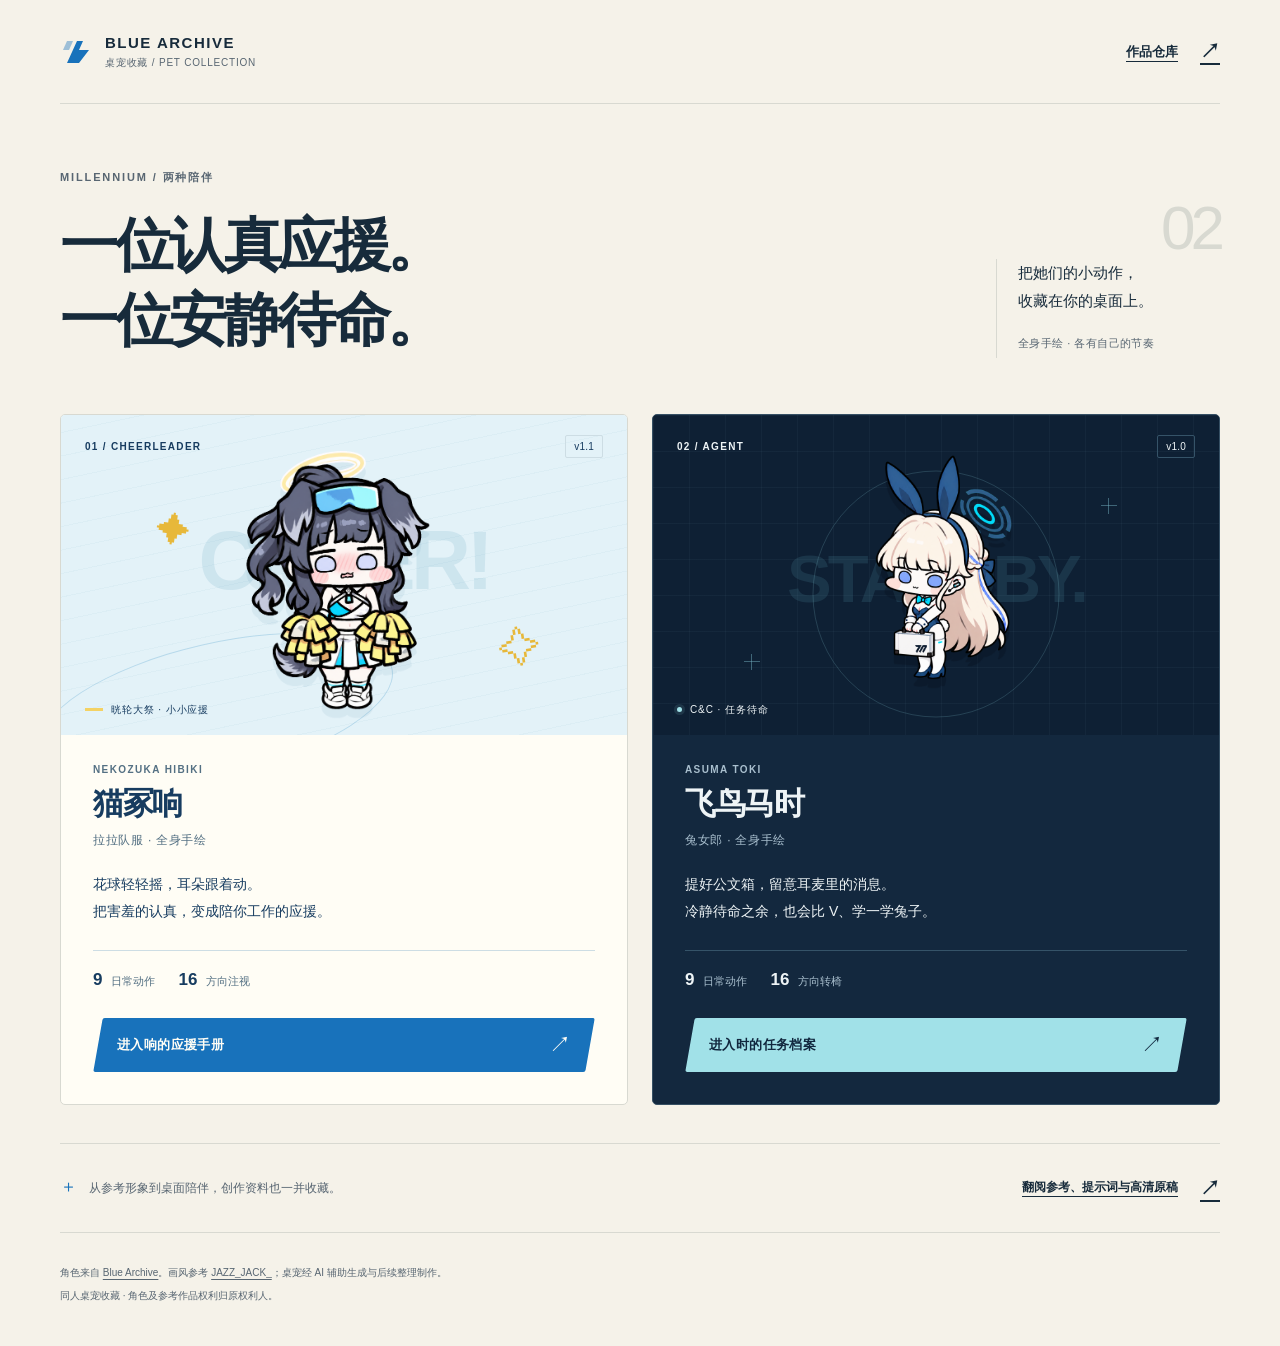
==== site/index.html @ a63660ed "Add distinct Hibiki and Toki promotional websites with transparent HD art" ====
<!doctype html>
<html lang="zh-CN">
  <head>
    <meta charset="utf-8">
    <meta name="viewport" content="width=device-width, initial-scale=1">
    <meta name="color-scheme" content="light dark">
    <meta name="description" content="猫冢响的拉拉队应援，飞鸟马时的兔女郎待命。收藏两只全身手绘桌宠，体验各自的动作，找到对应的下载与创作资料。">
    <title>响与时 · Blue Archive 桌宠收藏</title>
    <link rel="stylesheet" href="collection.css">
  </head>
  <body class="collection-page">
    <a class="collection-skip" href="#collection">跳到桌宠收藏</a>
    <div class="collection-shell">
      <header class="collection-header">
        <a class="collection-brand" href="index.html" aria-label="Blue Archive 桌宠收藏首页">
          <svg class="collection-brand-mark" viewBox="0 0 36 36" aria-hidden="true"><path d="M7 29 17 7h6l-4 9h10L19 29H7Z" fill="currentColor"/><path d="M7 7h6l-4 9H3L7 7Z" fill="currentColor" opacity=".4"/></svg>
          <span><strong>BLUE ARCHIVE</strong><span>桌宠收藏 / PET COLLECTION</span></span>
        </a>
        <a class="collection-repo-link" href="https://github.com/MIBXR/blue-archive-pet">作品仓库 <span aria-hidden="true">↗</span></a>
      </header>

      <main>
        <section class="collection-intro" aria-labelledby="collection-title">
          <div>
            <p class="collection-eyebrow">MILLENNIUM / 两种陪伴</p>
            <h1 id="collection-title">一位认真应援。<br>一位安静待命。</h1>
          </div>
          <div class="collection-intro-note">
            <span class="collection-count" aria-hidden="true">02</span>
            <p>把她们的小动作，<br>收藏在你的桌面上。</p>
            <span class="collection-intro-caption">全身手绘 · 各有自己的节奏</span>
          </div>
        </section>

        <section id="collection" class="collection-grid" aria-label="两只桌宠">
          <article class="collection-card collection-card-hibiki" aria-labelledby="hibiki-title">
            <div class="collection-art collection-art-hibiki">
              <div class="collection-card-top"><span>01 / CHEERLEADER</span><span class="collection-version">v1.1</span></div>
              <span class="collection-art-word" aria-hidden="true">CHEER!</span>
              <span class="collection-star collection-star-one" aria-hidden="true">✦</span>
              <span class="collection-star collection-star-two" aria-hidden="true">✧</span>
              <img class="collection-character collection-character-hibiki" src="assets/hibiki-main.png" alt="猫冢响拉拉队服手绘桌宠，戴着护目镜，手持黄白花球" width="720" height="720" fetchpriority="high">
              <div class="collection-art-label"><span class="collection-label-line" aria-hidden="true"></span>晄轮大祭 · 小小应援</div>
            </div>
            <div class="collection-card-content">
              <p class="collection-pet-name">NEKOZUKA HIBIKI</p>
              <h2 id="hibiki-title">猫冢响</h2>
              <p class="collection-outfit">拉拉队服 · 全身手绘</p>
              <p class="collection-card-description">花球轻轻摇，耳朵跟着动。<br>把害羞的认真，变成陪你工作的应援。</p>
              <ul class="collection-details" aria-label="响的动作内容"><li><strong>9</strong> 日常动作</li><li><strong>16</strong> 方向注视</li></ul>
              <a class="collection-cta" href="hibiki.html"><span>进入响的应援手册</span><span aria-hidden="true">↗</span></a>
            </div>
          </article>

          <article class="collection-card collection-card-toki" aria-labelledby="toki-title">
            <div class="collection-art collection-art-toki">
              <div class="collection-card-top"><span>02 / AGENT</span><span class="collection-version">v1.0</span></div>
              <span class="collection-art-word" aria-hidden="true">STANDBY.</span>
              <span class="collection-crosshair collection-crosshair-one" aria-hidden="true"></span>
              <span class="collection-crosshair collection-crosshair-two" aria-hidden="true"></span>
              <img class="collection-character collection-character-toki" src="assets/toki-main.png" alt="飞鸟马时兔女郎手绘桌宠，戴着耳麦，安静提着公文箱" width="720" height="720">
              <div class="collection-art-label"><span class="collection-status-light" aria-hidden="true"></span>C&amp;C · 任务待命</div>
            </div>
            <div class="collection-card-content">
              <p class="collection-pet-name">ASUMA TOKI</p>
              <h2 id="toki-title">飞鸟马时</h2>
              <p class="collection-outfit">兔女郎 · 全身手绘</p>
              <p class="collection-card-description">提好公文箱，留意耳麦里的消息。<br>冷静待命之余，也会比 V、学一学兔子。</p>
              <ul class="collection-details" aria-label="时的动作内容"><li><strong>9</strong> 日常动作</li><li><strong>16</strong> 方向转椅</li></ul>
              <a class="collection-cta" href="toki.html"><span>进入时的任务档案</span><span aria-hidden="true">↗</span></a>
            </div>
          </article>
        </section>

        <aside class="collection-archive" aria-label="创作资料">
          <p><span aria-hidden="true">＋</span> 从参考形象到桌面陪伴，创作资料也一并收藏。</p>
          <a href="https://github.com/MIBXR/blue-archive-pet/tree/main/pets">翻阅参考、提示词与高清原稿 <span aria-hidden="true">↗</span></a>
        </aside>
      </main>

      <footer class="collection-footer">
        <p>角色来自 <a href="https://bluearchive.jp/">Blue Archive</a>。画风参考 <a href="https://x.com/JAZZ_JACK_">JAZZ_JACK_</a>；桌宠经 AI 辅助生成与后续整理制作。</p>
        <p>同人桌宠收藏 · 角色及参考作品权利归原权利人。</p>
      </footer>
    </div>
  </body>
</html>
---- site/collection.css ----
:root {
  color-scheme: light dark;
  --collection-paper: #f5f2e9;
  --collection-ink: #172b3b;
  --collection-muted: #586672;
  --collection-line: #d8d9d1;
  --collection-blue: #1872bb;
  --collection-yellow: #f4d264;
  --collection-toki: #13283e;
  --collection-cyan: #a1e1e8;
}

* { box-sizing: border-box; }
html { scroll-behavior: smooth; }
body { margin: 0; }
body.collection-page {
  background: var(--collection-paper);
  color: var(--collection-ink);
  font-family: -apple-system, BlinkMacSystemFont, "Segoe UI", "Noto Sans CJK SC", "Microsoft YaHei", sans-serif;
  -webkit-font-smoothing: antialiased;
}
a { color: inherit; }
button, a { -webkit-tap-highlight-color: transparent; }
a:focus-visible { outline: 3px solid var(--collection-blue); outline-offset: 5px; }
img { display: block; max-width: 100%; }
.collection-shell { width: min(1160px, calc(100% - 80px)); margin: 0 auto; }
.collection-skip {
  position: fixed;
  z-index: 20;
  top: 12px;
  left: 16px;
  padding: 16px 20px;
  background: var(--collection-ink);
  color: var(--collection-paper);
  transform: translateY(-160%);
  text-decoration: none;
}
.collection-skip:focus { transform: none; }
.collection-header {
  display: flex;
  justify-content: space-between;
  align-items: center;
  gap: 24px;
  min-height: 104px;
  border-bottom: 1px solid var(--collection-line);
}
.collection-brand { display: flex; align-items: center; gap: 9px; text-decoration: none; }
.collection-brand-mark { width: 36px; height: 36px; color: var(--collection-blue); flex-shrink: 0; }
.collection-brand strong { display: block; font-size: 15px; font-weight: 800; letter-spacing: .1em; line-height: 1.5; }
.collection-brand > span > span { display: block; font-size: 10px; letter-spacing: .08em; color: var(--collection-muted); line-height: 1.7; }
.collection-repo-link { display: inline-flex; gap: 22px; align-items: center; min-height: 48px; font-size: 13px; font-weight: 600; text-underline-offset: 5px; }
.collection-repo-link span { font-size: 20px; }
.collection-intro { display: flex; align-items: flex-end; justify-content: space-between; gap: 40px; padding: 66px 0 56px; }
.collection-eyebrow { margin: 0 0 23px; font-size: 11px; font-weight: 700; letter-spacing: .17em; color: var(--collection-muted); }
.collection-intro h1 { margin: 0; font-size: clamp(36px, 4.5vw, 62px); line-height: 1.3; font-weight: 800; letter-spacing: -.06em; }
.collection-intro-note { position: relative; padding: 0 0 7px 21px; border-left: 1px solid var(--collection-line); min-width: 224px; }
.collection-count { position: absolute; right: 0; top: -62px; font-size: 62px; font-weight: 300; line-height: 1; color: var(--collection-line); letter-spacing: -.08em; }
.collection-intro-note p { margin: 0 0 18px; font-size: 15px; line-height: 1.85; }
.collection-intro-caption { color: var(--collection-muted); font-size: 11px; letter-spacing: .04em; }
.collection-grid { display: grid; grid-template-columns: repeat(2, minmax(0, 1fr)); gap: 24px; scroll-margin-top: 24px; }
.collection-card { overflow: hidden; border: 1px solid #d8d9d1; border-radius: 5px; min-width: 0; }
.collection-card-hibiki { --card-ink: #173c60; --card-muted: #547083; --card-line: #cddde4; --cta-background: #1872bb; --cta-text: #fffef6; background: #fffdf5; color: var(--card-ink); }
.collection-card-toki { --card-ink: #eef4f6; --card-muted: #a9bfce; --card-line: #355368; --cta-background: #a1e1e8; --cta-text: #11273e; background: #13283e; color: var(--card-ink); border-color: #365064; }
.collection-art { position: relative; height: 320px; overflow: hidden; isolation: isolate; }
.collection-art-hibiki { background: #e3f2f8; }
.collection-art-hibiki::before { content: ""; position: absolute; inset: 0; background: repeating-linear-gradient(-12deg, transparent, transparent 22px, #bfdce633 22px, #bfdce633 23px); z-index: -1; }
.collection-art-hibiki::after { content: ""; position: absolute; width: 360px; height: 130px; bottom: -40px; left: -26px; border: 1px solid #76b5d666; border-radius: 50%; transform: rotate(-13deg); z-index: -1; }
.collection-art-toki { background-color: #0e2034; background-image: linear-gradient(#8ab7cb0d 1px, transparent 1px), linear-gradient(90deg, #8ab7cb0d 1px, transparent 1px); background-size: 36px 36px; }
.collection-art-toki::after { content: ""; position: absolute; width: 245px; height: 245px; border: 1px solid #93d5e02e; border-radius: 50%; left: 50%; top: 56%; transform: translate(-50%, -50%); z-index: -1; }
.collection-card-top { position: absolute; top: 20px; left: 24px; right: 24px; z-index: 2; display: flex; align-items: center; justify-content: space-between; gap: 12px; font-size: 10px; font-weight: 700; letter-spacing: .13em; }
.collection-version { border: 1px solid var(--card-line); padding: 5px 8px; border-radius: 2px; font-size: 10px; font-weight: 500; letter-spacing: .02em; }
.collection-art-word { position: absolute; left: 22px; right: 22px; top: 104px; text-align: center; font-size: clamp(48px, 6.5vw, 83px); font-weight: 900; line-height: 1; letter-spacing: -.055em; color: #7fb5cf38; z-index: -1; }
.collection-art-toki .collection-art-word { top: 130px; font-size: clamp(40px, 5.3vw, 67px); letter-spacing: -.06em; color: #62a7bc27; }
.collection-character { position: absolute; width: 76%; height: 84%; left: 12%; bottom: 20px; object-fit: contain; }
.collection-character-hibiki { filter: drop-shadow(0 9px 0 #588da918); }
.collection-character-toki { filter: drop-shadow(0 9px 0 #050c194d); }
.collection-art-label { position: absolute; bottom: 18px; left: 24px; right: 24px; display: flex; align-items: center; gap: 8px; font-size: 10px; letter-spacing: .09em; z-index: 2; }
.collection-label-line { width: 18px; height: 3px; background: var(--collection-yellow); }
.collection-status-light { width: 5px; height: 5px; border-radius: 50%; background: var(--collection-cyan); box-shadow: 0 0 0 3px #a1e1e81c; }
.collection-star { position: absolute; color: #e7b83a; z-index: 1; line-height: 1; }
.collection-star-one { left: 17%; top: 98px; font-size: 34px; transform: rotate(8deg); }
.collection-star-two { right: 15%; bottom: 65px; font-size: 42px; transform: rotate(-9deg); }
.collection-crosshair { position: absolute; width: 16px; height: 16px; }
.collection-crosshair::before, .collection-crosshair::after { content: ""; position: absolute; background: #71abbc80; }
.collection-crosshair::before { width: 16px; height: 1px; top: 7px; left: 0; }
.collection-crosshair::after { height: 16px; width: 1px; top: 0; left: 7px; }
.collection-crosshair-one { top: 83px; right: 18%; }
.collection-crosshair-two { bottom: 65px; left: 16%; }
.collection-card-content { padding: 29px 32px 32px; }
.collection-pet-name { margin: 0 0 9px; color: var(--card-muted); font-size: 10px; letter-spacing: .14em; font-weight: 700; }
.collection-card-content h2 { margin: 0; font-size: 31px; line-height: 1.3; letter-spacing: -.045em; font-weight: 800; }
.collection-outfit { margin: 8px 0 22px; font-size: 12px; color: var(--card-muted); letter-spacing: .06em; }
.collection-card-description { font-size: 14px; margin: 0; line-height: 1.95; }
.collection-details { display: flex; gap: 24px; list-style: none; margin: 24px 0 28px; padding: 19px 0 0; border-top: 1px solid var(--card-line); }
.collection-details li { font-size: 11px; color: var(--card-muted); }
.collection-details strong { margin-right: 5px; font-size: 17px; font-weight: 700; color: var(--card-ink); }
.collection-cta { position: relative; isolation: isolate; display: flex; align-items: center; justify-content: space-between; gap: 16px; width: 100%; min-height: 54px; padding: 13px 24px; color: var(--cta-text); text-decoration: none; font-size: 13px; font-weight: 700; letter-spacing: .03em; }
.collection-cta::before { content: ""; position: absolute; inset: 0 5px; transform: skewX(-10deg); border-radius: 2px; background: var(--cta-background); z-index: -1; transition: filter .18s ease, box-shadow .18s ease; }
.collection-cta > span:last-child { font-size: 22px; font-weight: 400; line-height: 1; }
.collection-card-toki .collection-cta:focus-visible { outline-color: var(--collection-cyan); }
.collection-archive { display: flex; justify-content: space-between; align-items: center; gap: 24px; margin: 38px 0 0; padding: 20px 0; border-top: 1px solid var(--collection-line); border-bottom: 1px solid var(--collection-line); font-size: 12px; line-height: 1.8; }
.collection-archive p { margin: 0; color: var(--collection-muted); }
.collection-archive p > span { margin-right: 9px; color: var(--collection-blue); font-size: 17px; }
.collection-archive a { display: inline-flex; align-items: center; gap: 22px; min-height: 48px; font-weight: 600; text-underline-offset: 5px; }
.collection-archive a > span { font-size: 20px; }
.collection-footer { padding: 30px 0 37px; color: var(--collection-muted); font-size: 10px; line-height: 1.9; }
.collection-footer p { margin: 0 0 4px; }
.collection-footer a { text-underline-offset: 3px; }

@media (hover: hover) {
  .collection-cta:hover::before { filter: brightness(1.09); box-shadow: 0 4px 0 #12263914; }
  .collection-repo-link:hover, .collection-archive a:hover, .collection-footer a:hover { text-decoration-thickness: 2px; }
}

@media (prefers-color-scheme: dark) {
  :root { --collection-paper: #131d25; --collection-ink: #f3f2e9; --collection-muted: #acb9c3; --collection-line: #34424d; --collection-blue: #7cbbe7; }
  .collection-card-hibiki { --card-ink: #f1efe0; --card-muted: #b4c9d5; --card-line: #486171; --cta-background: #b7dcf3; --cta-text: #173c60; background: #263c4b; border-color: #486171; }
  .collection-art-hibiki { background-color: #2c4659; }
  .collection-art-hibiki::before { background: repeating-linear-gradient(-12deg, transparent, transparent 22px, #99ccdf10 22px, #99ccdf10 23px); }
  .collection-art-hibiki .collection-art-word { color: #b5dded20; }
  .collection-character-hibiki { filter: drop-shadow(0 9px 0 #101e2b40); }
}

@media (max-width: 920px) {
  .collection-shell { width: min(760px, calc(100% - 48px)); }
  .collection-intro { padding: 48px 0 40px; gap: 30px; }
  .collection-intro-note { min-width: 188px; }
  .collection-intro h1 { font-size: clamp(34px, 4.9vw, 46px); }
  .collection-art { height: 290px; }
  .collection-art-word { font-size: 54px; }
  .collection-art-toki .collection-art-word { font-size: 43px; }
  .collection-card-content { padding: 25px 24px 27px; }
  .collection-card-description { font-size: 13px; }
  .collection-card-top, .collection-art-label { left: 20px; right: 20px; }
  .collection-details { gap: 18px; }
  .collection-archive { align-items: flex-start; flex-direction: column; gap: 0; }
}

@media (max-width: 660px) {
  .collection-shell { width: min(460px, calc(100% - 36px)); }
  .collection-header { min-height: 84px; gap: 12px; }
  .collection-brand { gap: 5px; }
  .collection-brand-mark { width: 29px; height: 29px; }
  .collection-brand strong { font-size: 11px; letter-spacing: .08em; }
  .collection-brand > span > span { font-size: 8px; letter-spacing: .02em; }
  .collection-repo-link { font-size: 11px; gap: 8px; flex-shrink: 0; }
  .collection-repo-link span { font-size: 17px; }
  .collection-intro { flex-direction: column; align-items: flex-start; gap: 24px; padding: 37px 0 31px; }
  .collection-eyebrow { font-size: 9px; letter-spacing: .12em; margin-bottom: 18px; }
  .collection-intro h1 { font-size: clamp(32px, 8.3vw, 41px); line-height: 1.4; }
  .collection-intro-note { display: grid; grid-template-columns: auto 1fr; column-gap: 15px; width: 100%; min-width: 0; padding-left: 0; border-left: 0; }
  .collection-count { position: static; grid-row: span 2; font-size: 43px; align-self: center; }
  .collection-intro-note p { margin: 0 0 4px; font-size: 12px; line-height: 1.75; }
  .collection-intro-note p br { display: none; }
  .collection-intro-caption { font-size: 10px; }
  .collection-grid { grid-template-columns: minmax(0, 1fr); gap: 22px; }
  .collection-art { height: 305px; }
  .collection-art-word { font-size: clamp(55px, 17vw, 72px); }
  .collection-art-toki .collection-art-word { font-size: clamp(42px, 13vw, 56px); }
  .collection-card-content { padding: 27px 25px 28px; }
  .collection-card-content h2 { font-size: 29px; }
  .collection-card-description { font-size: 13px; }
  .collection-cta { font-size: 12px; padding: 14px 20px; }
  .collection-archive { margin-top: 28px; padding: 17px 0; font-size: 11px; }
  .collection-archive a { gap: 14px; }
  .collection-footer { padding-top: 24px; font-size: 10px; }
}

@media (prefers-reduced-motion: reduce) {
  html { scroll-behavior: auto; }
  .collection-cta::before { transition: none; }
}

@media (forced-colors: active) {
  .collection-card { border-color: CanvasText; }
  .collection-cta { border: 1px solid ButtonText; color: LinkText; }
  .collection-cta::before { display: none; }
}
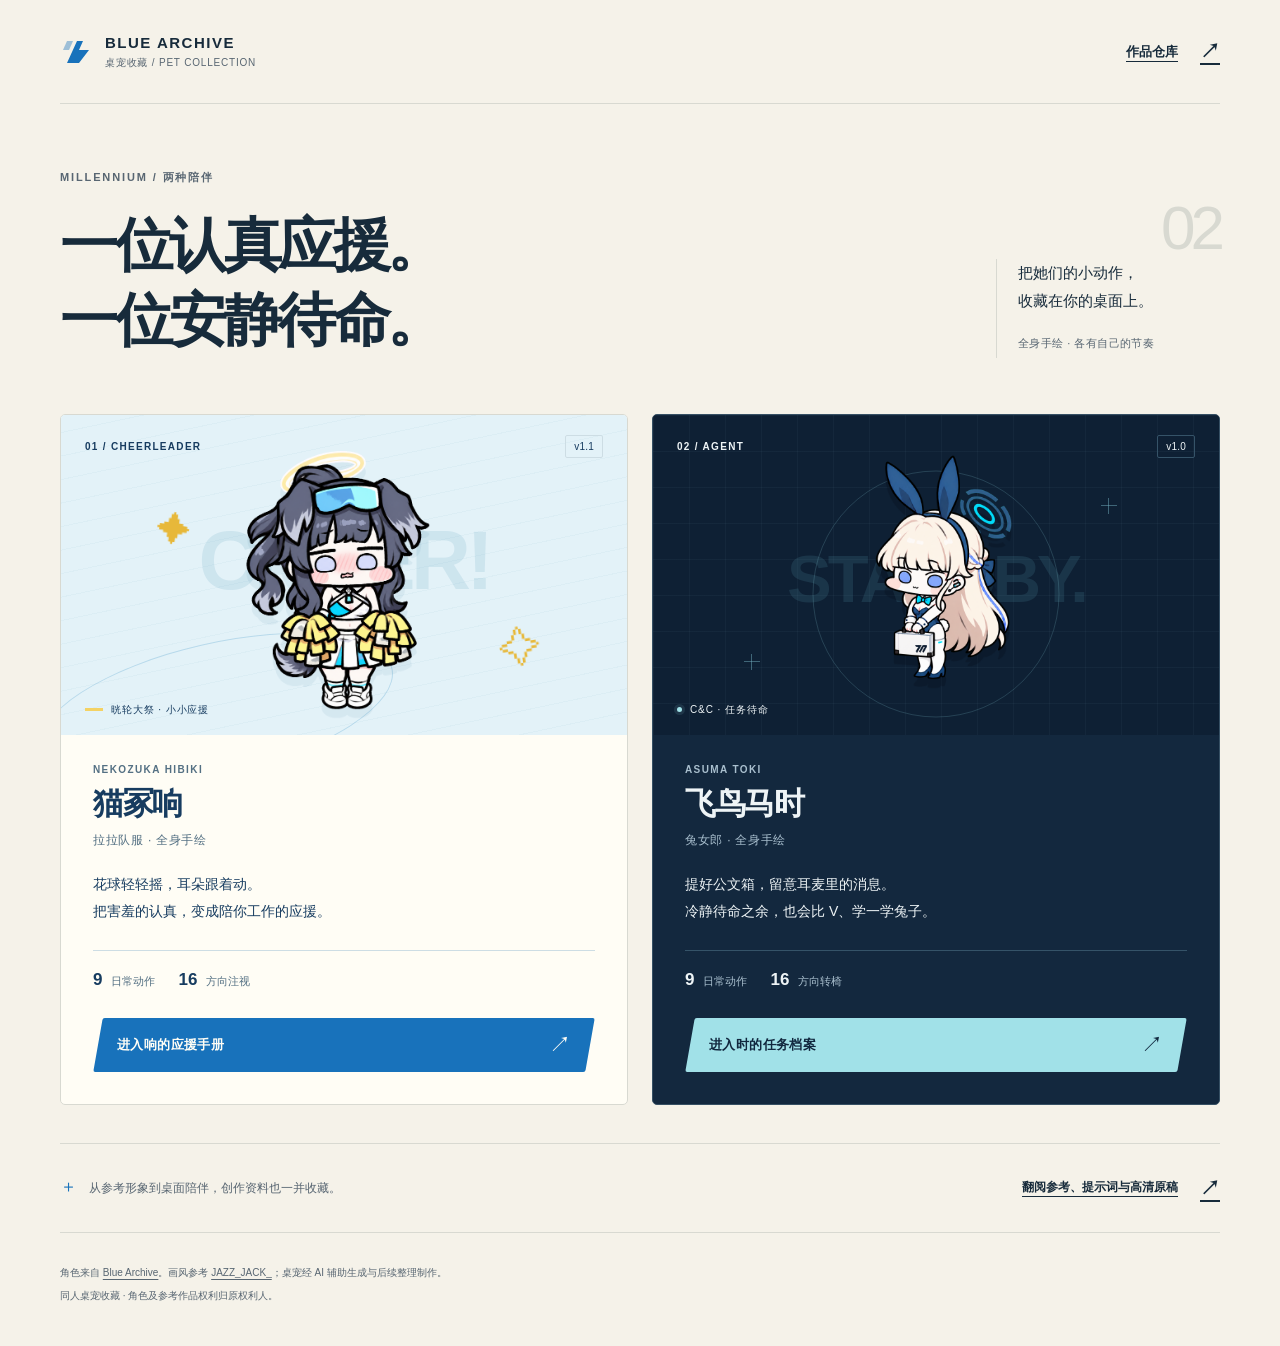
==== commit 6cd24203: "修复桌宠网站交互与注册一致性，恢复高清转椅" ====
--- a/site/index.html
+++ b/site/index.html
@@ -6,8 +6,13 @@
     <meta name="color-scheme" content="light dark">
     <meta name="description" content="猫冢响的拉拉队应援，飞鸟马时的兔女郎待命。收藏两只全身手绘桌宠，体验各自的动作，找到对应的下载与创作资料。">
     <title>响与时 · Blue Archive 桌宠收藏</title>
-    <link rel="stylesheet" href="collection.css">
-  </head>
+    <link rel="stylesheet" href="collection.css?v=3">
+
+    <link rel="icon" type="image/x-icon" sizes="16x16 32x32 48x48" href="favicon.ico?v=2">
+    <link rel="icon" type="image/png" sizes="32x32" href="assets/icons/collection-32.png?v=2">
+    <link rel="apple-touch-icon" type="image/png" sizes="180x180" href="assets/icons/collection-180.png?v=2">
+    <link rel="stylesheet" href="page-effects.css?v=3">
+    <script type="module" src="page-effects.js?v=3"></script></head>
   <body class="collection-page">
     <a class="collection-skip" href="#collection">跳到桌宠收藏</a>
     <div class="collection-shell">
--- a/site/page-effects.css
+++ b/site/page-effects.css
@@ -0,0 +1,59 @@
+/* Individual transforms preserve the buttons' skewed pseudo-elements and artwork. */
+.pointer-effect {
+  translate: 0 0;
+  rotate: 0deg;
+}
+
+@media (hover: hover) and (pointer: fine) and (prefers-reduced-motion: no-preference) {
+  [data-page-effects="enabled"] .hero-art,
+  [data-page-effects="enabled"] .collection-grid,
+  [data-page-effects="enabled"] .mini-gallery,
+  [data-page-effects="enabled"] #download {
+    perspective: 1400px;
+  }
+
+  [data-page-effects="enabled"] .pointer-effect {
+    translate: var(--pointer-x, 0px) calc(var(--pointer-y, 0px) + var(--pointer-lift, 0px));
+    rotate: var(--pointer-axis-x, 0) var(--pointer-axis-y, 1) 0 var(--pointer-angle, 0deg);
+    transform-origin: center;
+    transition: translate .38s cubic-bezier(.2, .75, .25, 1),
+      rotate .38s cubic-bezier(.2, .75, .25, 1), box-shadow .3s ease;
+  }
+
+  [data-page-effects="enabled"] .pointer-effect-active {
+    transition-duration: .16s, .16s, .3s;
+    will-change: translate, rotate;
+  }
+
+  [data-page-effects="enabled"] .pointer-effect-card.pointer-effect-active {
+    box-shadow: 0 8px 20px var(--pointer-shadow, #1b4d7014);
+  }
+
+  [data-pet="toki"], .collection-card-toki {
+    --pointer-shadow: #00000026;
+  }
+
+  [data-page-effects="enabled"] .pointer-effect:disabled,
+  [data-page-effects="enabled"] .pointer-effect[aria-disabled="true"] {
+    translate: 0 0;
+    rotate: 0deg;
+    will-change: auto;
+  }
+}
+
+/* Pausing, changing input type, or hiding the page returns to a static surface. */
+[data-page-effects="disabled"] .pointer-effect {
+  translate: 0 0;
+  rotate: 0deg;
+  transition: none;
+  will-change: auto;
+}
+
+@media (prefers-reduced-motion: reduce), (hover: none), (pointer: coarse) {
+  .pointer-effect {
+    translate: 0 0 !important;
+    rotate: 0deg !important;
+    transition: none !important;
+    will-change: auto !important;
+  }
+}
